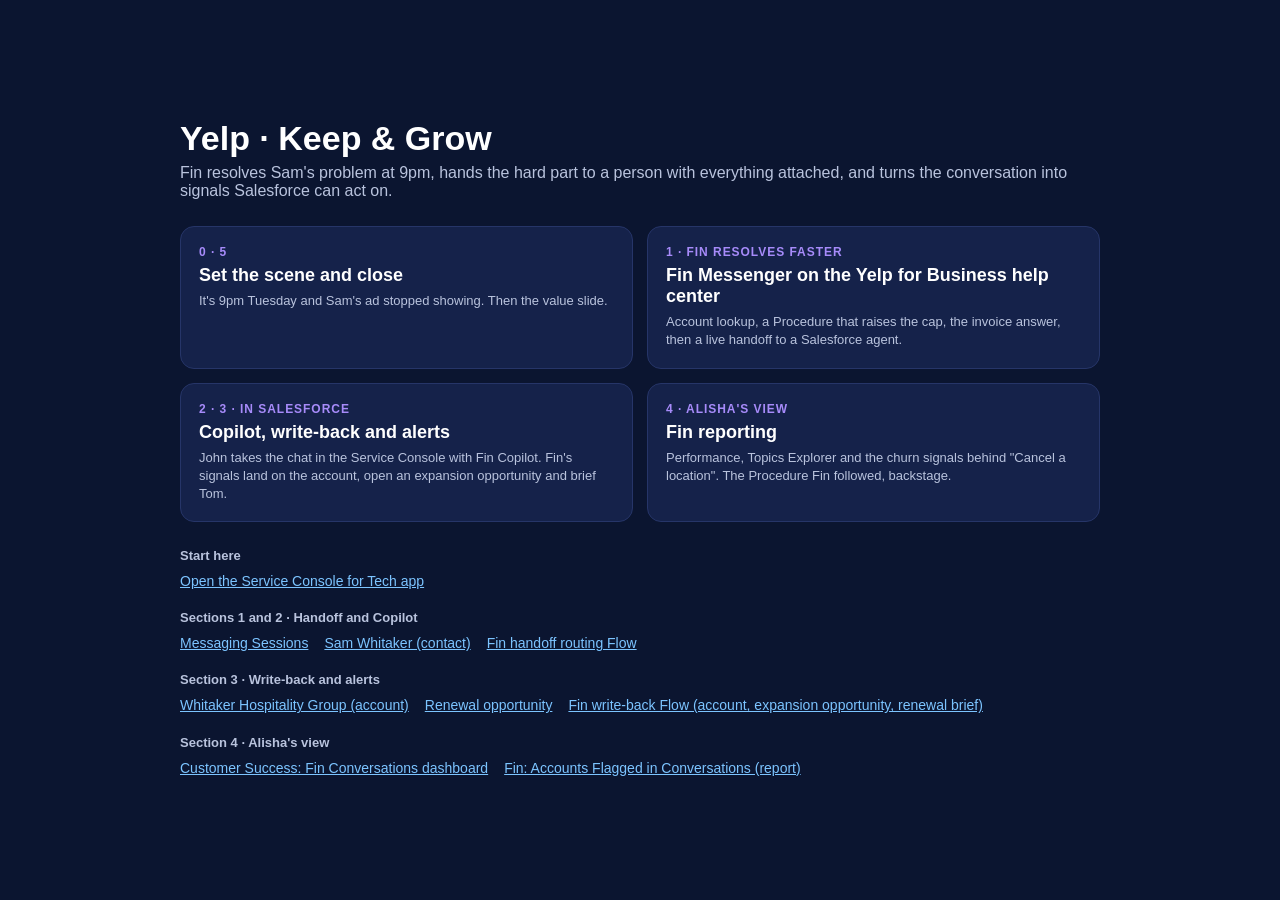
==== site/index.html @ a86e57b9 "Keep & Grow (Fin) demo: Salesforce metadata, seed, and Pages site Co-Authored-By: Claude Opus 5.5 <n" ====
<!DOCTYPE html>
<html lang="en">
<head>
<meta charset="utf-8">
<meta name="robots" content="noindex, nofollow">
<title>Yelp Keep &amp; Grow Demo</title>
<style>
  body { font-family: -apple-system, "Helvetica Neue", Arial, sans-serif; background: #0b1530; color: #fff; margin: 0; min-height: 100vh; display: grid; place-items: center; }
  main { width: min(920px, 92vw); padding: 40px 0; }
  h1 { font-size: 34px; margin: 0 0 6px; } p { color: #b9c3dd; margin: 0 0 26px; }
  .grid { display: grid; grid-template-columns: repeat(2, 1fr); gap: 14px; }
  a.card { display: block; text-decoration: none; color: inherit; background: #15224a; border: 1px solid #263568; border-radius: 14px; padding: 18px; transition: .2s; }
  a.card:hover { transform: translateY(-2px); border-color: #8a3ffc; }
  .n { font-size: 12px; color: #a78bfa; font-weight: 700; letter-spacing: .08em; }
  h2 { margin: 6px 0 6px; font-size: 18px; } .d { color: #b9c3dd; font-size: 13px; line-height: 1.4; }
  .sf { margin-top: 26px; } .sf h3 { font-size: 13px; color: #b9c3dd; font-weight: 600; margin: 16px 0 6px; } .sf a { color: #7cc4ff; margin-right: 16px; font-size: 14px; line-height: 1.8; }
</style>
</head>
<body>
<main>
  <h1>Yelp · Keep &amp; Grow</h1>
  <p>Fin resolves Sam's problem at 9pm, hands the hard part to a person with everything attached, and turns the conversation into signals Salesforce can act on.</p>
  <div class="grid">
    <a class="card" href="slides.html"><div class="n">0 · 5</div><h2>Set the scene and close</h2><div class="d">It's 9pm Tuesday and Sam's ad stopped showing. Then the value slide.</div></a>
    <a class="card" href="help.html"><div class="n">1 · FIN RESOLVES FASTER</div><h2>Fin Messenger on the Yelp for Business help center</h2><div class="d">Account lookup, a Procedure that raises the cap, the invoice answer, then a live handoff to a Salesforce agent.</div></a>
    <a class="card" id="console" target="_blank"><div class="n">2 · 3 · IN SALESFORCE</div><h2>Copilot, write-back and alerts</h2><div class="d">John takes the chat in the Service Console with Fin Copilot. Fin's signals land on the account, open an expansion opportunity and brief Tom.</div></a>
    <a class="card" href="fin.html"><div class="n">4 · ALISHA'S VIEW</div><h2>Fin reporting</h2><div class="d">Performance, Topics Explorer and the churn signals behind "Cancel a location". The Procedure Fin followed, backstage.</div></a>
  </div>
  <div class="sf" id="links"></div>
</main>
<script src="data.js?v=20261026a"></script>
<script src="links.js?v=20261026a"></script>
<script>
  document.getElementById("console").href = DEMO.org_url + "/lightning/app/06mg800000AlQvzAAF";
  document.getElementById("links").innerHTML = (window.SF_LINKS || []).map(([t, ls]) =>
    `<h3>${t}</h3>${ls.map(([l, u]) => `<a target="_blank" href="${u}">${l}</a>`).join("")}`).join("");
</script>
</body>
</html>
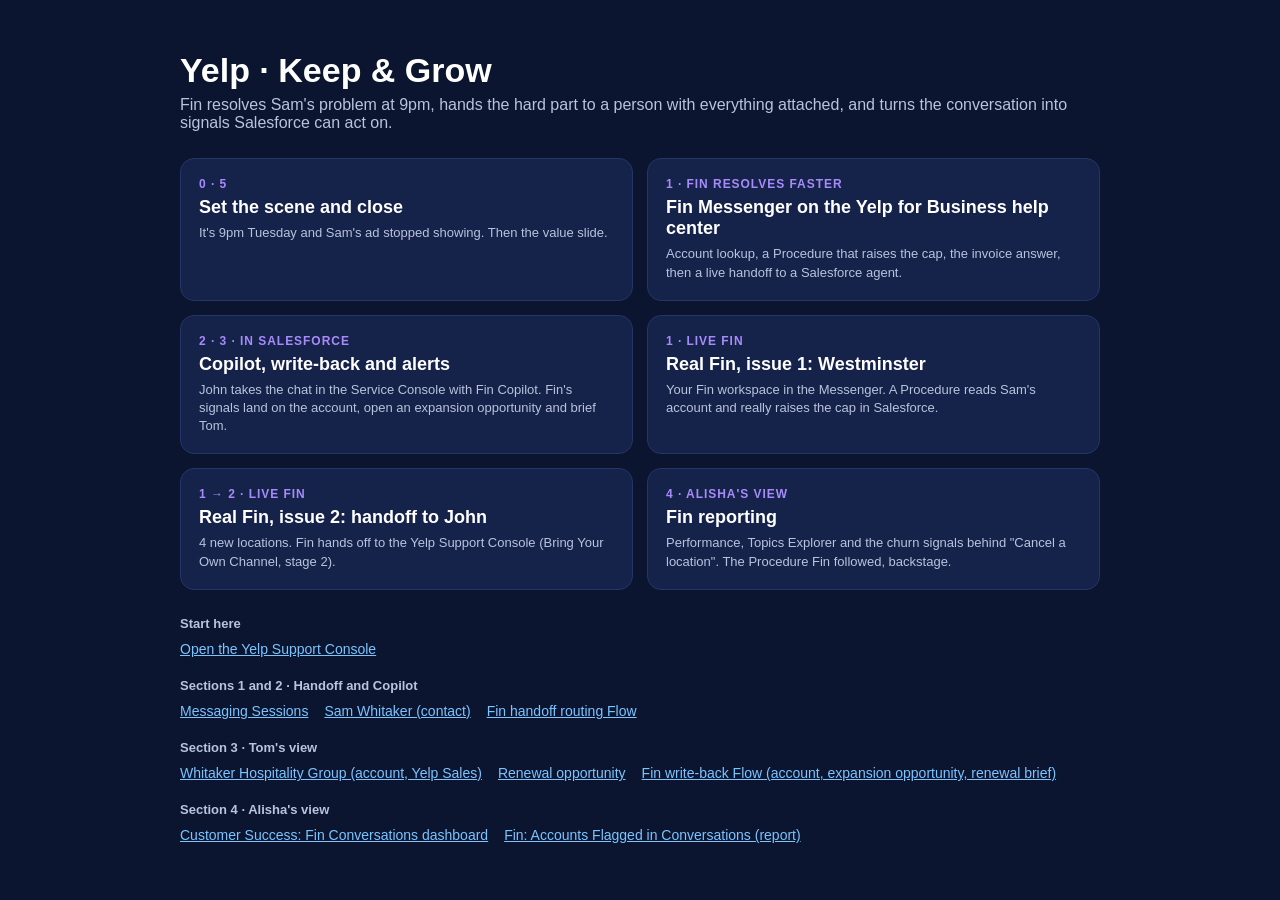
==== commit 5f251965: "Live Fin: Yelp Fin API site (account, budget, invoice, Messenger token, status), live pages, Fin cas" ====
--- a/site/index.html
+++ b/site/index.html
@@ -24,6 +24,8 @@
     <a class="card" href="slides.html"><div class="n">0 · 5</div><h2>Set the scene and close</h2><div class="d">It's 9pm Tuesday and Sam's ad stopped showing. Then the value slide.</div></a>
     <a class="card" href="help.html"><div class="n">1 · FIN RESOLVES FASTER</div><h2>Fin Messenger on the Yelp for Business help center</h2><div class="d">Account lookup, a Procedure that raises the cap, the invoice answer, then a live handoff to a Salesforce agent.</div></a>
     <a class="card" id="console" target="_blank"><div class="n">2 · 3 · IN SALESFORCE</div><h2>Copilot, write-back and alerts</h2><div class="d">John takes the chat in the Service Console with Fin Copilot. Fin's signals land on the account, open an expansion opportunity and brief Tom.</div></a>
+    <a class="card" href="help-fin.html"><div class="n">1 · LIVE FIN</div><h2>Real Fin, issue 1: Westminster</h2><div class="d">Your Fin workspace in the Messenger. A Procedure reads Sam's account and really raises the cap in Salesforce.</div></a>
+    <a class="card" href="help-fin-handoff.html"><div class="n">1 → 2 · LIVE FIN</div><h2>Real Fin, issue 2: handoff to John</h2><div class="d">4 new locations. Fin hands off to the Yelp Support Console (Bring Your Own Channel, stage 2).</div></a>
     <a class="card" href="fin.html"><div class="n">4 · ALISHA'S VIEW</div><h2>Fin reporting</h2><div class="d">Performance, Topics Explorer and the churn signals behind "Cancel a location". The Procedure Fin followed, backstage.</div></a>
   </div>
   <div class="sf" id="links"></div>
